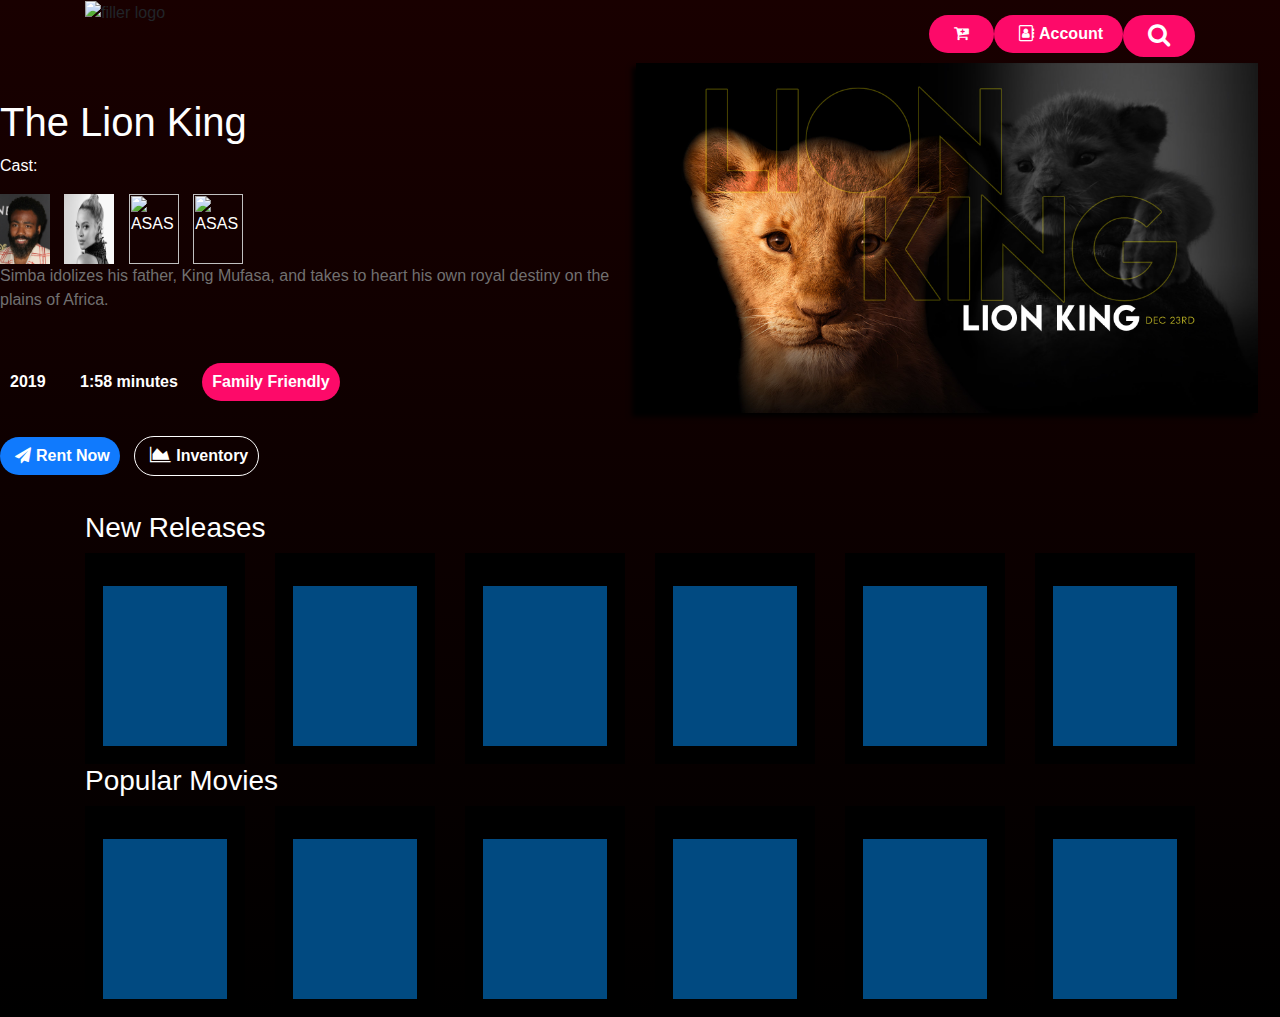
==== Project/CSCIFinal.html @ e701028c "-" ====
<!doctype html>
<html>
<head>
<meta charset="utf-8">
<title>CSCIFinal</title>
<link rel="stylesheet" href="https://cdnjs.cloudflare.com/ajax/libs/font-awesome/4.7.0/css/font-awesome.min.css">
<link href="CSCIFinal.css" rel="stylesheet" type="text/css">
<link rel="stylesheet" href="https://stackpath.bootstrapcdn.com/bootstrap/4.3.1/css/bootstrap.min.css">
<link rel="stylesheet" href="https://cdnjs.cloudflare.com/ajax/libs/font-awesome/4.7.0/css/font-awesome.min.css">
</head>

<body>
<div id="body">
	<div class="container">
		<img src="#" class="logo" alt="filler logo">
		
  	<!--	<span class="closebtn" onclick="closeSearch()" title="Close Overlay">×</span>
			<form action="php file goes here">
			<input type="text" placeholder="Search.." name="search">
			<button type ="submit" class="header-btn"><i class="fa fa-search" style="font-size: 24px"></i></button>
			</form> -->
		
		<a href ="CSCIFinalSearch.html" button type ="submit" class="header-btn"><i class="fa fa-search" style="font-size: 24px"></i></a>
		<a href="#" class="header-btn"><i class="fa fa-address-book-o" style="font-size:24px, margin-left:8px"></i>Account</a>
		<a href="#" class="header-btn"><i class="fa fa-cart-plus" style="font-size:24px, margin-left: 4px"></i></a>
	</div>	
	
	<div class="container movie-details"> </div>
		<div class="row">
			<div class="col-md-6 left-box">
				<h1>The Lion King</h1>
				<p>Cast: </p>
					 <div class="casting">
						<img src="Donald Glover.jpg" title="Donald Glover" alt="Donald Glover">
						<img src="Beyonce.jpg" title="ASAS">
						<img src="image" title="ASAS">
						<img src="image" title="ASAS">
					</div>
				
				<p style="color:#717070">Simba idolizes his father, King Mufasa, and takes to heart his own royal destiny on the plains of Africa. </p>
				<a href="" class="info">2019</a>
				<a href class="info">1:58 minutes</a>
				<a href="" class="genre">Family Friendly</a>
				<br>
				<a href="#"><i class="fa fa-paper-plane" style="font-size:18px, background"></i>Rent Now</a>
				<a href="#" class="download-btn"><i class="fa fa-area-chart" style="font-size:18px"></i>Inventory</a>
			</div>
			
		<div class="column6 text-center">
			<img src="LionKingTest.jpg" class="movie-img right box" alt="LionKing">
		</div>
	</div>
	

	
	<div class="container series">
		<h3>New Releases</h3>
		<div class="row">
			<div class="col-md-4">
				<div class="row">
					<div class="col-6">
						<button class="expand">
						<img src="MoviePlaceholder.jpg">
						</button>
							<div class="movie-info">
								<h3>Movie Name</h3>
								<p>Movie Info</p>
							</div>
					</div>
					
					<div class="col-6">
						<button class="expand">
						<img src="MoviePlaceholder.jpg">
						</button>
					</div>
				</div>
			</div>
	
			<div class="col-md-4">
				<div class="row">
					<div class="col-6">
						<button class="expand">
						<img src="MoviePlaceholder.jpg">
						</button>
							<div class="movie-info">
							<h3>Movie Name</h3>
							<p>Movie Info</p>
							</div>
					</div>
					
					<div class="col-6">
						<button class="expand">
						<img src="MoviePlaceholder.jpg">
						</button>
					</div>
				</div>
			</div>
			
			<div class="col-md-4">
				<div class="row">
					<div class="col-6">
						<button class="expand">
						<img src="MoviePlaceholder.jpg">
						</button>
							<div class="movie-info">
								<h3></h3>
								<p></p>
							</div>
					</div>
					
					<div class="col-6">
						<button class="expand">
						<img src="MoviePlaceholder.jpg">
						</button>
					</div>
				</div>
			</div>
		</div>
		
		<h3>Popular Movies</h3>
		<div class="row">
		<div class="col-md-4">
			<div class="row">
			<div class="col-6">
				<button class="expand">
				<img src="MoviePlaceholder.jpg">
				</button>
				<div class="movie-info">
					<h3></h3>
					<p></p>
				</div>
				</div>
				<div class="col-6">
				<button class="expand">
				<img src="MoviePlaceholder.jpg">
				</button>
			</div>
				
				
			</div>
		
		
		</div>
	
				<div class="col-md-4">
			<div class="row">
			<div class="col-6">
				<button class="expand">
				<img src="MoviePlaceholder.jpg">
				</button>
				<div class="movie-info">
					<h3></h3>
					<p></p>
				</div>
				</div>
				<div class="col-6">
				<button class="expand">
				<img src="MoviePlaceholder.jpg">
				</button>
			</div>
				
				
			</div>
		
		
		</div>
			
				<div class="col-md-4">
			<div class="row">
			<div class="col-6">
				<button class="expand">
				<img src="MoviePlaceholder.jpg">
				</button>
				<div class="movie-info">
					<h3></h3>
					<p></p>
				</div>
				</div>
				<div class="col-6">
				<button class="expand">
				<img src="MoviePlaceholder.jpg">
				</button>
					<div class="movie-info">
					<h3></h3>
					<p></p>
				</div>
			</div>
				
				
			</div>
		
		
		</div>
	</div>
			
		
	</div>
	
	<script>
var coll = document.getElementsByClassName("expand");
var i;

for (i = 0; i < coll.length; i++) {
  coll[i].addEventListener("click", function() {
    this.classList.toggle("active");
    var content = this.nextElementSibling;
    if (content.style.maxHeight){
      content.style.maxHeight = null;
    } else {
      content.style.maxHeight = content.scrollHeight + "px";
    } 
  });
}
	function myFunction(x) {
  x.classList.toggle("change");
}	

</script>
</div>
</body>
</html>
---- Project/CSCIFinal.css ----
@charset "utf-8";

body{
	background-image: linear-gradient(rgba(25,0,0,10), rgba(0,0,0,10));
}

logo{
	width:150px;
	margin-top:18px;
}

header{
	height: 10%;
}

.sidenav {
  height: 80%;
  width: 160px;
  position: fixed;
  top: -50px;
  z-index: 1;
  left: 0;
  background-color: #111;
  overflow-x: hidden;
  padding-top: 20px;
}

.sidenav a {
  padding: 6px 8px 6px 16px;
  text-decoration: none;
  font-size: 25px;
  color: #818181;
  display: block;
}

.sidenav a:hover {
  color: #f1f1f1;
}

.main {
  margin-left: 160px !important; /* Same as the width of the sidenav */
  font-size: 28px; /* Increased text to enable scrolling */
  padding: 0px 10px;
}

@media screen and (max-height: 450px) {
  .sidenav {padding-top: 15px;}
  .sidenav a {font-size: 18px;}
}

.header-btn{
	text-decoration:none !important;
	border-radius: 30px;
	padding: 7px 20px;
	float: right;
	margin-top:15px;
	color: #fff !important;
	background: rgba(253,10,105,1.00);
	font-weight: 600;
}

.movie-details{
	margin: 3% 0% 3% 0%;
}

.left-box{
	color: #fff;
	margin: 15px -4px 15px 0px;
	padding: 20px;
}

.casting img{
	height: 70px;
	width: 50px;
	margin-right: 10px;
	cursor: pointer;
}

.left-box a{
	text-decoration:none !important;
	border-radius: 30px;
	padding: 7px 10px;
	margin-top:35px;
	color: #fff !important;
	background: #107afd;
	font-weight: 600;
	display:inline-block;
	margin-right: 10px;
}

.download-btn{
	border: 1px solid #fff !important;
	background: transparent !important ;
}

.info{
	border:1px thin #FFE3E4  !important;
	background: transparent !important;
}

.genre{
	background:rgba(253,10,105,1.00) !important;
}

.fa{
	margin: 0 5px;
}

.movie-img{
	height: 350px;
	box-shadow:-4px 4px 5px 0 #000;
}

h3{
	color: #fff;
}

.series img{
	width: 100%;
	margin-top: 15px;
	box-shadow:-4px 4px 5px 0 #000;
	cursor: pointer;
	transition: 1s;
}

.series img:hover{
	transform: translateY(-10px);
}

.expand{
	background-color:black;
  color: white;
  cursor: pointer;
  padding: 18px;
  width: 100%;
  border: none;
  text-align: left;
  outline: none;
  font-size: 15px;
}

.active, .expand:hover {
  background-color: #555;
}

.movie-info{
	 padding: 0 18px;
  max-height: 0;
  overflow: hidden;
  transition: max-height 0.2s ease-out;
  background-color: #f1f1f1;
}
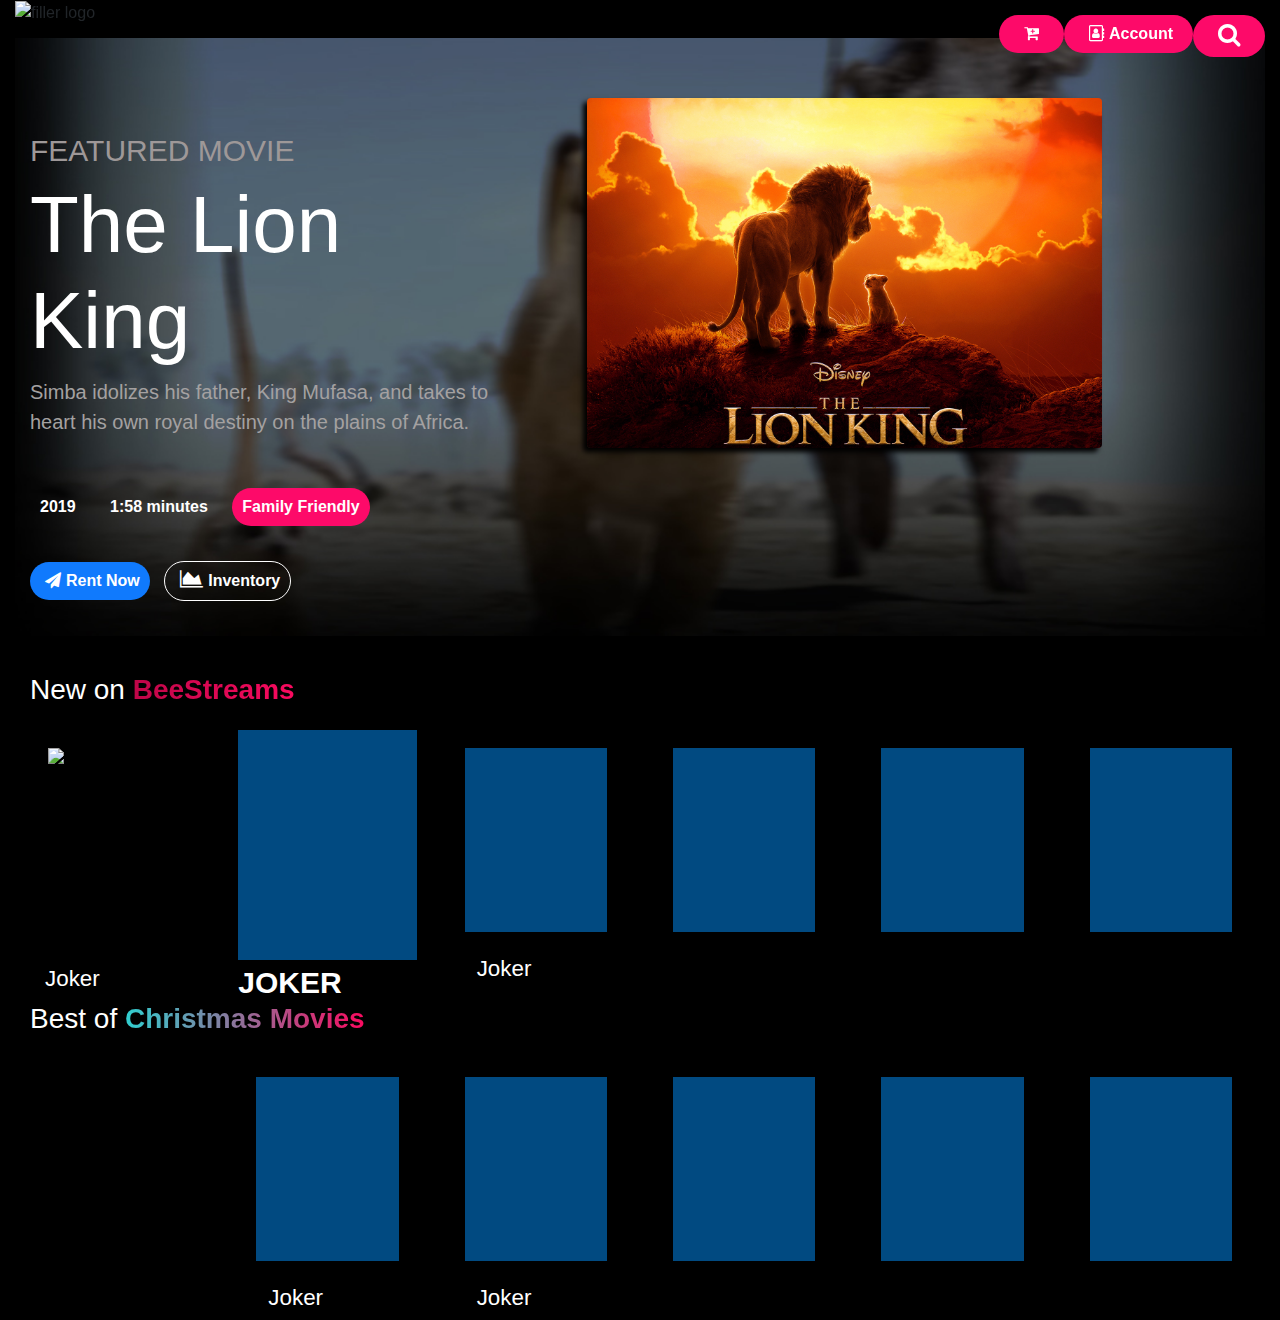
==== commit d610ea33: "-" ====
--- a/Project/CSCIFinal.html
+++ b/Project/CSCIFinal.html
@@ -10,8 +10,7 @@
 </head>
 
 <body>
-<div id="body">
-	<div class="container">
+	<div class="container-fluid fixed-top">
 		<img src="#" class="logo" alt="filler logo">
 		
   	<!--	<span class="closebtn" onclick="closeSearch()" title="Close Overlay">×</span>
@@ -22,57 +21,62 @@
 		
 		<a href ="CSCIFinalSearch.html" button type ="submit" class="header-btn"><i class="fa fa-search" style="font-size: 24px"></i></a>
 		<a href="#" class="header-btn"><i class="fa fa-address-book-o" style="font-size:24px, margin-left:8px"></i>Account</a>
-		<a href="#" class="header-btn"><i class="fa fa-cart-plus" style="font-size:24px, margin-left: 4px"></i></a>
+		<a href="CSCICart.html" class="header-btn"><i class="fa fa-cart-plus" style="font-size:24px, margin-left: 4px"></i></a>
 	</div>	
 	
-	<div class="container movie-details"> </div>
-		<div class="row">
-			<div class="col-md-6 left-box">
-				<h1>The Lion King</h1>
-				<p>Cast: </p>
-					 <div class="casting">
-						<img src="Donald Glover.jpg" title="Donald Glover" alt="Donald Glover">
-						<img src="Beyonce.jpg" title="ASAS">
-						<img src="image" title="ASAS">
-						<img src="image" title="ASAS">
-					</div>
-				
-				<p style="color:#717070">Simba idolizes his father, King Mufasa, and takes to heart his own royal destiny on the plains of Africa. </p>
+<div class="offset-xl-0 col-xl-12 col-xl-11 offset-xl-0" id="body">
+	
+	
+	<div class="container movie-details mw-100 mh-100">
+
+		<div class="row" style="padding-top: 60px">
+			<div class="col-md-6 left-box offset-lg-0 col-lg-8 col-lg-7 offset-l-1 col-xl-5">
+				<h6 style="color:rgba(158,152,152,1.00); font-size:30px">FEATURED MOVIE</h6>
+				<h1 style="font-size: 80px">The Lion King</h1>
+				
+				
+				<p style="color:#a4a1a1; font-size: 20px">Simba idolizes his father, King Mufasa, and takes to heart his own royal destiny on the plains of Africa. </p>
 				<a href="" class="info">2019</a>
 				<a href class="info">1:58 minutes</a>
 				<a href="" class="genre">Family Friendly</a>
 				<br>
-				<a href="#"><i class="fa fa-paper-plane" style="font-size:18px, background"></i>Rent Now</a>
-				<a href="#" class="download-btn"><i class="fa fa-area-chart" style="font-size:18px"></i>Inventory</a>
-			</div>
-			
-		<div class="column6 text-center">
-			<img src="LionKingTest.jpg" class="movie-img right box" alt="LionKing">
-		</div>
-	</div>
-	
-
-	
-	<div class="container series">
-		<h3>New Releases</h3>
+				<a href="#"><i class="fa fa-paper-plane" style="font-size:20px, background"></i>Rent Now</a>
+				<a href="#" class="download-btn"><i class="fa fa-area-chart" style="font-size:20px"></i>Inventory</a>
+			</div>
+			
+		<div class="column-md-6 text-center offset-lg-0 col-lg-8 col-xl-6 offset-xl-0">
+			<img src="lionheroimage.jpg" alt="LionKing" class="movie-img right box rounded">
+		</div>
+	</div>
+	</div>
+
+	
+	<div class="container-fluid series">
+		
+		<div class="Special Titles">
+		<h3> New on <b style="background:linear-gradient(to right, #bf0648, #fa0a5f); -webkit-background-clip:text; -webkit-text-fill-color: transparent">BeeStreams</b></h3>
+		</div>
 		<div class="row">
 			<div class="col-md-4">
 				<div class="row">
 					<div class="col-6">
 						<button class="expand">
-						<img src="MoviePlaceholder.jpg">
-						</button>
+						<img src="placeholder3.jpg"> </button>
 							<div class="movie-info">
-								<h3>Movie Name</h3>
 								<p>Movie Info</p>
+								<a href="#"><i class="fa fa-paper-plane" style="font-size:18px, background"></i>Rent Now</a>
+								
 							</div>
 					</div>
 					
 					<div class="col-6">
-						<button class="expand">
-						<img src="MoviePlaceholder.jpg">
-						</button>
-					</div>
+						<img src="MoviePlaceholder.jpg">
+						<p class="MovieName">Joker</p>
+						<div class="overlay"></div>
+						<div class="button"><a href="#"><i class="fa fa-paper-plane" style="font-size:18px, background"></i>Buy Now</a></div>
+						
+					</div>
+					<h3 style="padding-left: 30px"><small>Joker</small></h3>
 				</div>
 			</div>
 	
@@ -83,9 +87,10 @@
 						<img src="MoviePlaceholder.jpg">
 						</button>
 							<div class="movie-info">
-							<h3>Movie Name</h3>
+							
 							<p>Movie Info</p>
 							</div>
+						<h3 style="padding-left: 30px"><small>Joker</small></h3>
 					</div>
 					
 					<div class="col-6">
@@ -117,13 +122,15 @@
 			</div>
 		</div>
 		
-		<h3>Popular Movies</h3>
+		<div class="Special Titles">
+		<h3> Best of <b style="background:linear-gradient(to right, #30CFD0 0%, #fa0a5f); -webkit-background-clip:text; -webkit-text-fill-color: transparent">Christmas Movies</b></h3>
+		</div>
 		<div class="row">
 		<div class="col-md-4">
 			<div class="row">
 			<div class="col-6">
 				<button class="expand">
-				<img src="MoviePlaceholder.jpg">
+				<img src=>
 				</button>
 				<div class="movie-info">
 					<h3></h3>
@@ -134,6 +141,7 @@
 				<button class="expand">
 				<img src="MoviePlaceholder.jpg">
 				</button>
+					<h3 style="padding-left: 30px"><small>Joker</small></h3>
 			</div>
 				
 				
@@ -152,6 +160,7 @@
 					<h3></h3>
 					<p></p>
 				</div>
+				<h3 style="padding-left: 30px"><small>Joker</small></h3>
 				</div>
 				<div class="col-6">
 				<button class="expand">
@@ -197,6 +206,9 @@
 	</div>
 	
 	<script>
+		$(window).scroll(function(){
+	$("fixed-top").toggleClass('scrolled', $(this).scrollTop() > 100);
+});
 var coll = document.getElementsByClassName("expand");
 var i;
 
--- a/Project/CSCIFinal.css
+++ b/Project/CSCIFinal.css
@@ -1,7 +1,8 @@
 @charset "utf-8";
 
 body{
-	background-image: linear-gradient(rgba(25,0,0,10), rgba(0,0,0,10));
+	background-image: linear-gradient(rgba(0,0,0,100), rgba(0,0,0,100));
+	
 }
 
 logo{
@@ -9,43 +10,82 @@
 	margin-top:18px;
 }
 
+.overlay {
+  position: absolute;
+  top: 0;
+  left: 0;
+  width: 100%;
+  height: 100%;
+  background: rgba(0, 0, 0, 0);
+  transition: background 0.5s ease;
+}
+
+.col-6:hover .overlay {
+  display: block;
+  background: rgba(0, 0, 0, .3);
+}
+
+.MovieName {
+  position: absolute;
+  width: 500px;
+  font-weight: 700;
+  font-size: 30px;
+  text-align: left;
+  text-transform: uppercase;
+  color: white;
+  z-index: 1;
+  transition: top .5s ease;
+}
+
+.col-6:hover .MovieName {
+  font-weight: 300;
+}
+
+.button {
+  position: absolute;
+  width: 500px;
+  left:20px;
+  top: 250px;
+  opacity: 0;
+  transition: opacity .35s ease;
+}
+
+.button a {
+  width: 200px;
+  padding: 12px 48px;
+  text-align: center;
+  color: white;
+  border: solid 2px white;
+  z-index: 1;
+}
+
+.col-6:hover .button {
+  opacity: 1;
+}
+
+.fixed-top-default{
+  transition:500ms ease;
+  background:rgba(250,92,95,1.00);
+}
+
+.fixed-top-default.scrolled{
+  background:#000;
+}
+
 header{
 	height: 10%;
 }
 
-.sidenav {
-  height: 80%;
-  width: 160px;
-  position: fixed;
-  top: -50px;
-  z-index: 1;
-  left: 0;
-  background-color: #111;
-  overflow-x: hidden;
-  padding-top: 20px;
+.movie-details{
+	/*height: 900px;show with and without height style(s)*/
+	background-image: url("LK Background.jpg");
+	background-size:cover;
+	background-repeat: no-repeat;
+	background-position: left;
 }
 
-.sidenav a {
-  padding: 6px 8px 6px 16px;
-  text-decoration: none;
-  font-size: 25px;
-  color: #818181;
-  display: block;
-}
-
-.sidenav a:hover {
-  color: #f1f1f1;
-}
-
-.main {
-  margin-left: 160px !important; /* Same as the width of the sidenav */
-  font-size: 28px; /* Increased text to enable scrolling */
-  padding: 0px 10px;
-}
-
-@media screen and (max-height: 450px) {
-  .sidenav {padding-top: 15px;}
-  .sidenav a {font-size: 18px;}
+.background-image{
+	filter: blur(1px);
 }
 
 .header-btn{
@@ -128,7 +168,7 @@
 }
 
 .expand{
-	background-color:black;
+	  background-color:black;
   color: white;
   cursor: pointer;
   padding: 18px;
